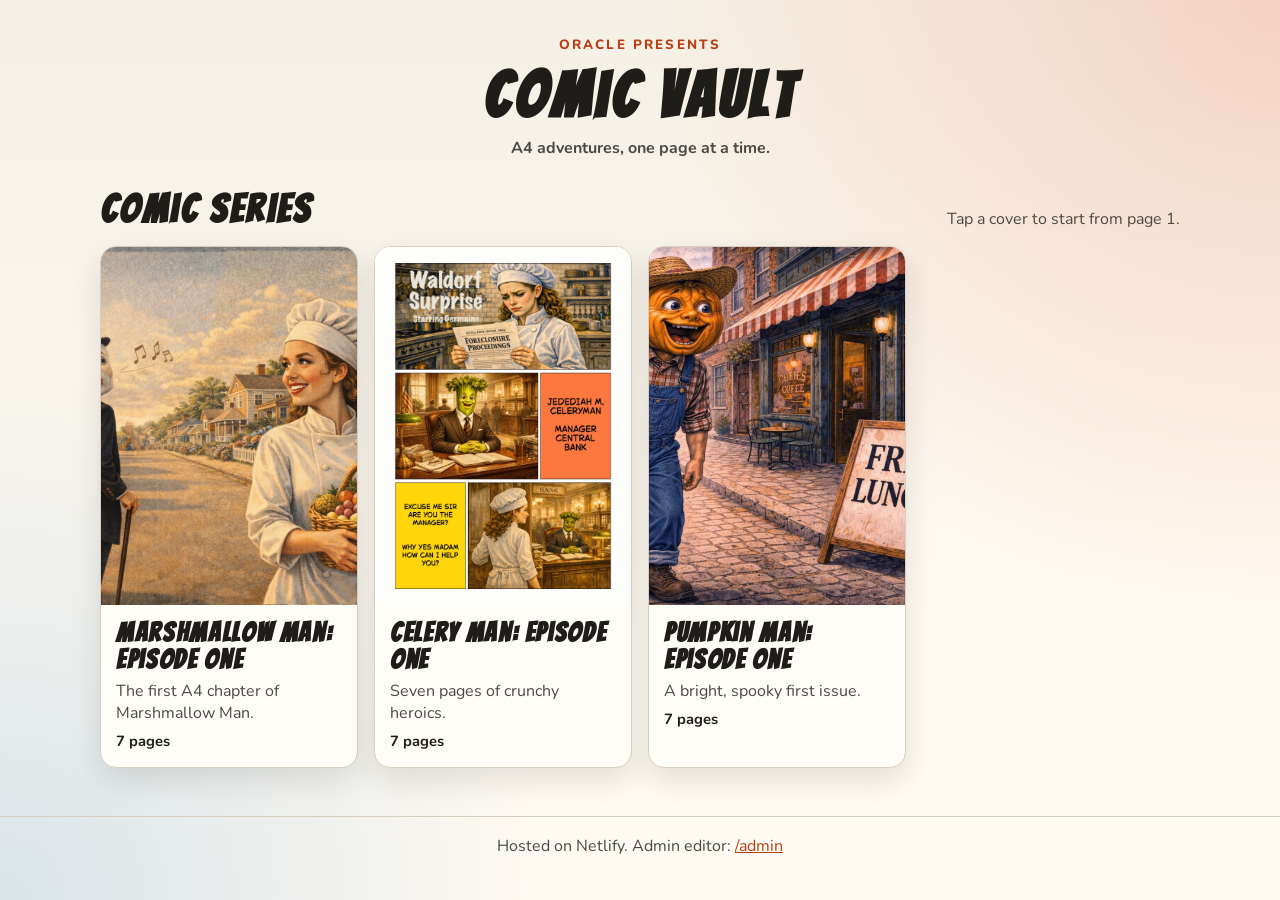
==== index.html @ ad1ac0ef "Add image prune workflow and Netlify deployment checklist" ====
<!doctype html>
<html lang="en">
  <head>
    <meta charset="UTF-8" />
    <meta name="viewport" content="width=device-width, initial-scale=1" />
    <title>Oracle Comics Library</title>
    <meta name="description" content="Browse and read Oracle comic series online." />
    <meta property="og:title" content="Oracle Comics Library" />
    <meta property="og:description" content="A4 comic strips with an easy online reader." />
    <meta property="og:type" content="website" />
    <meta property="og:image" content="/uploads/marshmallow-man/cover.opt.jpg" />
    <meta name="twitter:card" content="summary_large_image" />
    <link rel="preconnect" href="https://fonts.googleapis.com" />
    <link rel="preconnect" href="https://fonts.gstatic.com" crossorigin />
    <link href="https://fonts.googleapis.com/css2?family=Bangers&family=Nunito:wght@400;600;700;800&display=swap" rel="stylesheet" />
    <link rel="stylesheet" href="/styles.css" />
  </head>
  <body class="home-page">
    <header class="site-header">
      <p class="eyebrow">Oracle Presents</p>
      <h1>Comic Vault</h1>
      <p class="subtitle">A4 adventures, one page at a time.</p>
    </header>

    <main class="content-wrap">
      <section class="continue-panel" id="continue-panel" hidden>
        <h2>Continue Reading</h2>
        <a class="continue-link" id="continue-link" href="#"></a>
      </section>

      <section>
        <div class="section-heading-row">
          <h2>Comic Series</h2>
          <p class="hint">Tap a cover to start from page 1.</p>
        </div>
        <div class="comic-grid" id="comic-grid" aria-live="polite"></div>
      </section>
    </main>

    <footer class="site-footer">
      <p>Hosted on Netlify. Admin editor: <a href="/admin/">/admin</a></p>
    </footer>

    <script type="module" src="/js/app.js"></script>
  </body>
</html>
---- styles.css ----
:root {
  --bg: #f5f0e6;
  --bg-accent: #dce7f2;
  --ink: #1f1d1a;
  --ink-soft: #4a4947;
  --card: #fffdf8;
  --line: #d8cec0;
  --brand: #eb5e28;
  --brand-dark: #b63f16;
  --brand-soft: #ffd9c9;
  --shadow: 0 12px 30px rgba(31, 29, 26, 0.12);
}

* {
  box-sizing: border-box;
}

html,
body {
  margin: 0;
  padding: 0;
}

body {
  min-height: 100vh;
  color: var(--ink);
  font-family: "Nunito", "Trebuchet MS", sans-serif;
  background:
    radial-gradient(circle at top right, rgba(235, 94, 40, 0.2), transparent 40%),
    radial-gradient(circle at bottom left, rgba(83, 146, 198, 0.22), transparent 35%),
    linear-gradient(180deg, var(--bg), #fffaf2 70%);
}

h1,
h2,
h3 {
  margin: 0;
  font-family: "Bangers", Impact, sans-serif;
  letter-spacing: 0.06em;
}

p {
  margin: 0;
}

a {
  color: var(--brand-dark);
}

button,
select {
  font: inherit;
}

button {
  border: 1px solid var(--line);
  border-radius: 999px;
  padding: 0.5rem 1rem;
  background: #fff;
  color: var(--ink);
  cursor: pointer;
  transition: transform 140ms ease, border-color 140ms ease;
}

button:hover,
button:focus-visible {
  border-color: var(--brand);
  transform: translateY(-1px);
}

button:disabled {
  opacity: 0.45;
  cursor: not-allowed;
  transform: none;
}

button:focus-visible,
a:focus-visible,
select:focus-visible {
  outline: 3px solid rgba(235, 94, 40, 0.4);
  outline-offset: 3px;
}

.site-header,
.reader-header {
  padding: 2.2rem 1.25rem 1rem;
  text-align: center;
}

.site-header h1,
.reader-header h1 {
  font-size: clamp(2.2rem, 4vw + 1rem, 4rem);
}

.subtitle {
  margin-top: 0.45rem;
  color: var(--ink-soft);
  font-weight: 700;
}

.eyebrow {
  text-transform: uppercase;
  letter-spacing: 0.16em;
  font-weight: 800;
  color: var(--brand-dark);
  margin-bottom: 0.4rem;
  font-size: 0.84rem;
}

.content-wrap {
  max-width: 1120px;
  margin: 0 auto;
  padding: 0 1.25rem 3rem;
}

.section-heading-row {
  display: flex;
  align-items: flex-end;
  justify-content: space-between;
  gap: 1rem;
  margin: 0.8rem 0 1rem;
}

.section-heading-row h2 {
  font-size: clamp(1.6rem, 2.3vw + 0.8rem, 2.5rem);
}

.hint {
  color: var(--ink-soft);
}

.continue-panel {
  margin: 0 0 1.6rem;
  padding: 1rem 1.1rem;
  border: 1px solid var(--line);
  border-radius: 14px;
  background: linear-gradient(110deg, var(--brand-soft), #fff8f4 66%);
}

.continue-panel h2 {
  font-size: 1.6rem;
  margin-bottom: 0.45rem;
}

.continue-link {
  font-weight: 800;
  text-decoration-thickness: 2px;
}

.comic-grid {
  display: grid;
  gap: 1rem;
  grid-template-columns: repeat(auto-fill, minmax(240px, 1fr));
}

.comic-card {
  position: relative;
  display: flex;
  flex-direction: column;
  border: 1px solid var(--line);
  border-radius: 16px;
  overflow: hidden;
  text-decoration: none;
  color: inherit;
  background: var(--card);
  box-shadow: var(--shadow);
  transition: transform 170ms ease, box-shadow 170ms ease;
  animation: card-rise 420ms ease both;
}

.comic-card:hover,
.comic-card:focus-visible {
  transform: translateY(-4px);
  box-shadow: 0 20px 30px rgba(31, 29, 26, 0.18);
}

.comic-cover {
  width: 100%;
  aspect-ratio: 1 / 1.4;
  object-fit: cover;
  background: #ece4d8;
}

.comic-meta {
  padding: 0.85rem 0.95rem 1rem;
  display: grid;
  gap: 0.45rem;
}

.comic-meta h3 {
  font-size: 1.7rem;
  line-height: 1;
}

.comic-meta p {
  color: var(--ink-soft);
}

.meta-row {
  display: flex;
  align-items: center;
  justify-content: space-between;
  gap: 0.6rem;
  font-weight: 700;
  font-size: 0.92rem;
}

.continue-chip {
  border: 1px solid rgba(182, 63, 22, 0.2);
  background: #fff4ef;
  color: var(--brand-dark);
  padding: 0.25rem 0.55rem;
  border-radius: 999px;
}

.site-footer {
  border-top: 1px solid var(--line);
  padding: 1.1rem 1.25rem 2rem;
  text-align: center;
  color: var(--ink-soft);
}

.reader-page {
  display: flex;
  flex-direction: column;
}

.reader-header {
  padding-bottom: 0.75rem;
}

.back-link {
  display: inline-block;
  margin-bottom: 0.8rem;
  font-weight: 800;
}

.reader-wrap {
  width: min(1200px, 100%);
  margin: 0 auto;
  padding: 0 1rem 2rem;
}

.toolbar {
  position: sticky;
  top: 0;
  z-index: 20;
  margin-bottom: 0.8rem;
  border: 1px solid var(--line);
  border-radius: 14px;
  background: rgba(255, 251, 244, 0.94);
  backdrop-filter: blur(6px);
  box-shadow: var(--shadow);
  padding: 0.7rem;
  display: flex;
  flex-wrap: wrap;
  justify-content: space-between;
  gap: 0.6rem;
}

.controls-group {
  display: flex;
  align-items: center;
  gap: 0.45rem;
  font-weight: 700;
}

#page-indicator {
  min-width: 7.8rem;
  text-align: center;
}

#page-jump {
  border: 1px solid var(--line);
  border-radius: 10px;
  padding: 0.35rem 0.45rem;
  background: #fff;
}

.zoom-label {
  min-width: 3.5rem;
  text-align: center;
}

.reader-stage {
  border: 1px solid var(--line);
  border-radius: 14px;
  background: #ffffff;
  min-height: 360px;
  overflow: auto;
  display: flex;
  align-items: flex-start;
  justify-content: center;
  padding: 0.65rem;
  box-shadow: var(--shadow);
  touch-action: pan-x pan-y;
}

#page-image {
  width: 100%;
  max-width: 880px;
  height: auto;
  user-select: none;
}

.reader-help {
  text-align: center;
  margin-top: 0.7rem;
  font-size: 0.93rem;
  color: var(--ink-soft);
}

.error-box {
  width: min(720px, 100%);
  margin: 1.5rem auto;
  border: 1px solid #d6a189;
  background: #fff2eb;
  border-radius: 14px;
  padding: 1rem;
}

@media (max-width: 720px) {
  .toolbar {
    position: static;
  }

  .controls-group {
    width: 100%;
    justify-content: center;
    flex-wrap: wrap;
  }

  .section-heading-row {
    flex-direction: column;
    align-items: flex-start;
  }
}

@keyframes card-rise {
  from {
    opacity: 0;
    transform: translateY(8px);
  }

  to {
    opacity: 1;
    transform: translateY(0);
  }
}
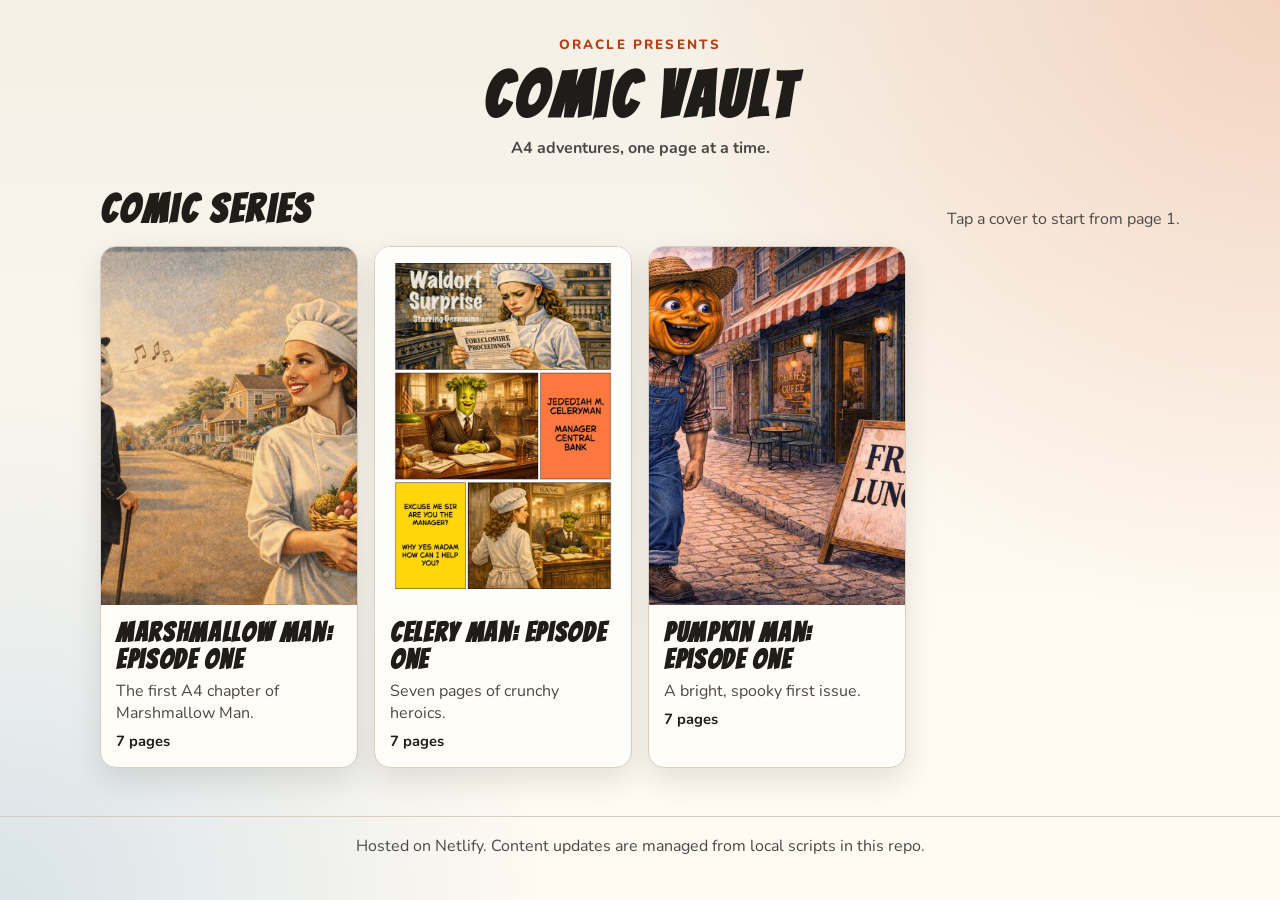
==== commit 850fec50: "Add local comic admin CLI workflow to replace browser auth dependency" ====
--- a/index.html
+++ b/index.html
@@ -38,7 +38,7 @@
     </main>
 
     <footer class="site-footer">
-      <p>Hosted on Netlify. Admin editor: <a href="/admin/">/admin</a></p>
+      <p>Hosted on Netlify. Content updates are managed from local scripts in this repo.</p>
     </footer>
 
     <script type="module" src="/js/app.js"></script>
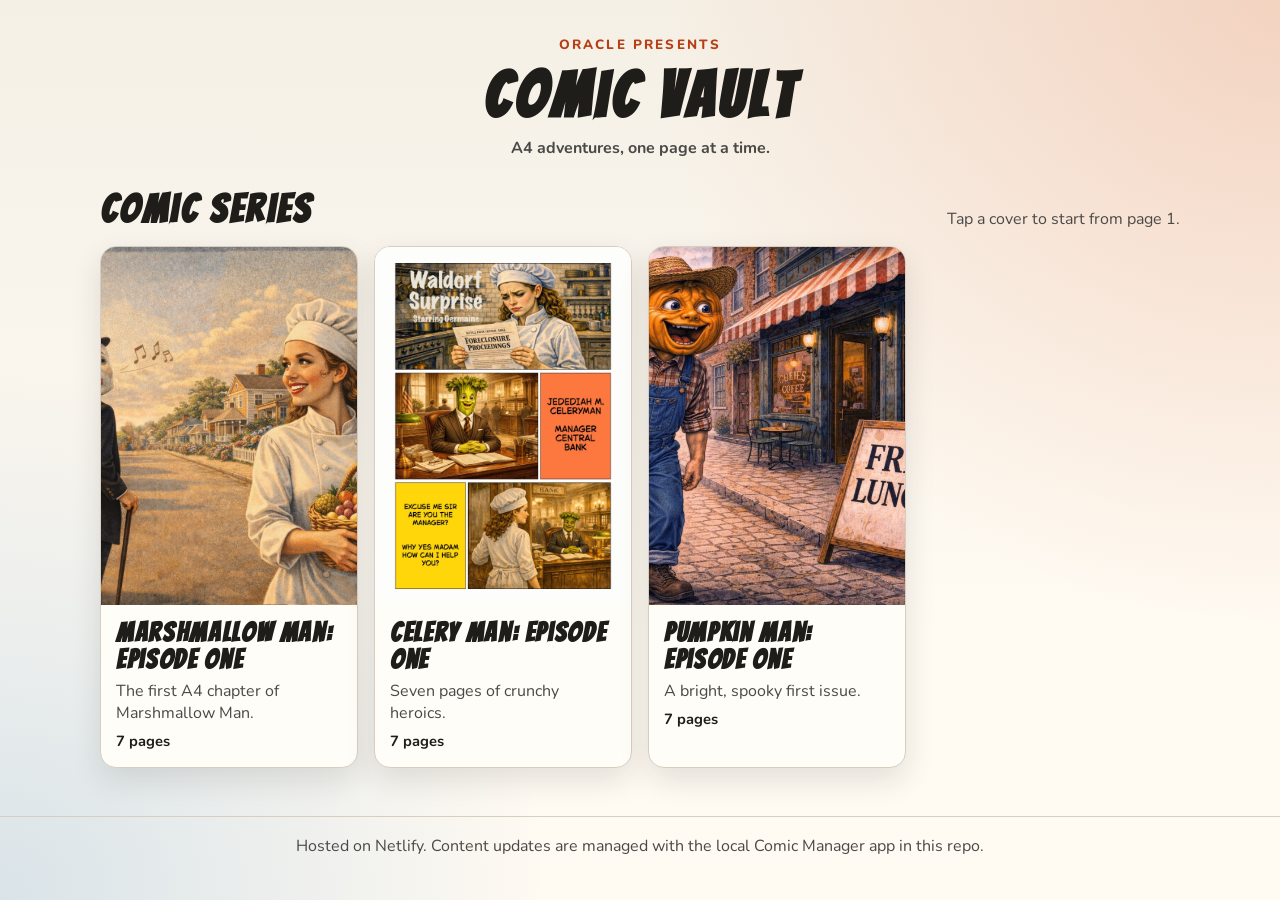
==== commit c93c3091: "Add local desktop Comic Manager app for no-terminal add/delete workflow" ====
--- a/index.html
+++ b/index.html
@@ -38,7 +38,7 @@
     </main>
 
     <footer class="site-footer">
-      <p>Hosted on Netlify. Content updates are managed from local scripts in this repo.</p>
+      <p>Hosted on Netlify. Content updates are managed with the local Comic Manager app in this repo.</p>
     </footer>
 
     <script type="module" src="/js/app.js"></script>
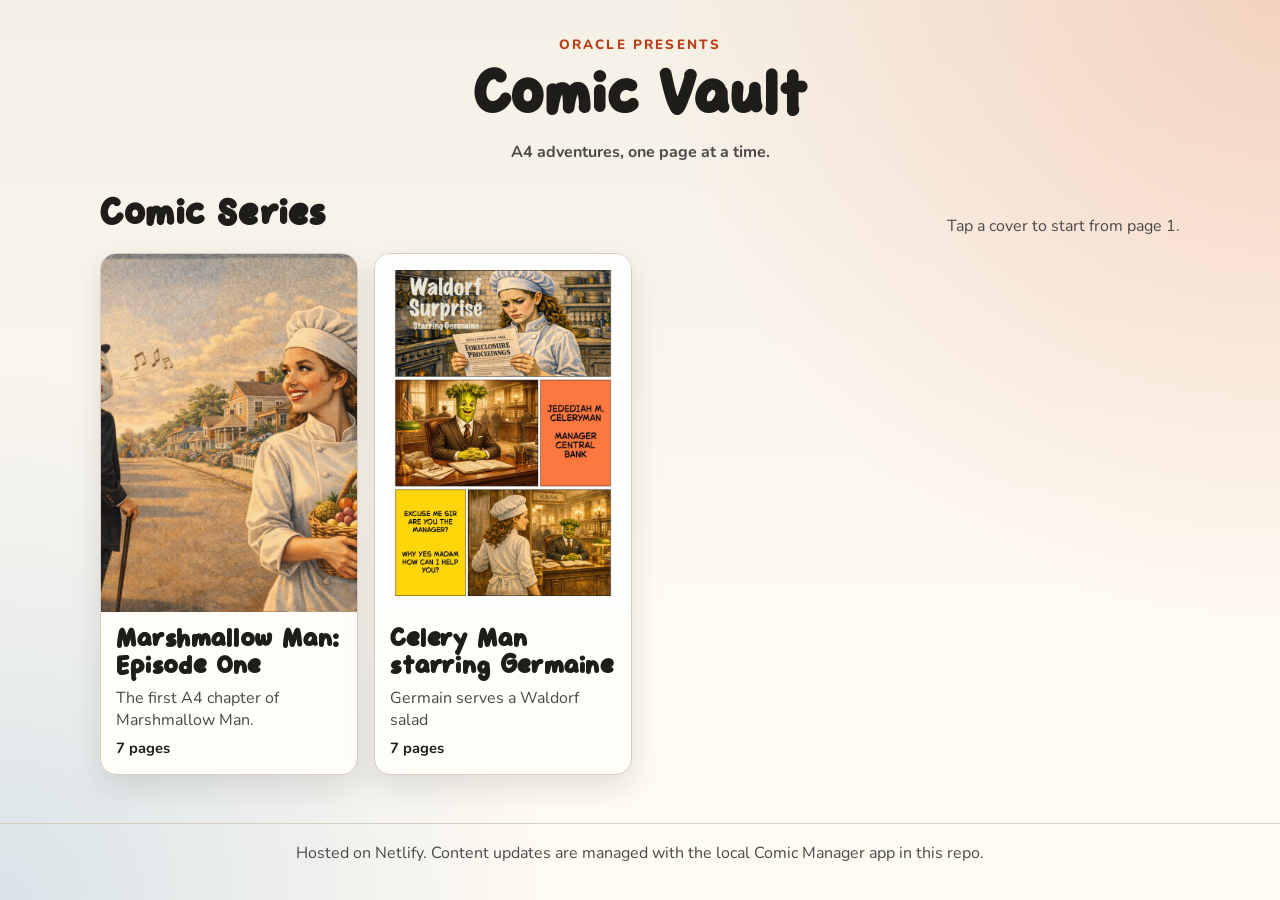
==== commit c94f1661: "Refine comic manager and reader UI" ====
--- a/index.html
+++ b/index.html
@@ -10,9 +10,10 @@
     <meta property="og:type" content="website" />
     <meta property="og:image" content="/uploads/marshmallow-man/cover.opt.jpg" />
     <meta name="twitter:card" content="summary_large_image" />
+    <link rel="preload" href="/assets/fonts/MochibopBold-Demo.ttf" as="font" type="font/ttf" crossorigin />
     <link rel="preconnect" href="https://fonts.googleapis.com" />
     <link rel="preconnect" href="https://fonts.gstatic.com" crossorigin />
-    <link href="https://fonts.googleapis.com/css2?family=Bangers&family=Nunito:wght@400;600;700;800&display=swap" rel="stylesheet" />
+    <link href="https://fonts.googleapis.com/css2?family=Nunito:wght@400;600;700;800&display=swap" rel="stylesheet" />
     <link rel="stylesheet" href="/styles.css" />
   </head>
   <body class="home-page">
--- a/styles.css
+++ b/styles.css
@@ -1,3 +1,9 @@
+@font-face {
+  font-family: "MochibopBold";
+  src: url("/assets/fonts/MochibopBold-Demo.ttf") format("truetype");
+  font-display: swap;
+}
+
 :root {
   --bg: #f5f0e6;
   --bg-accent: #dce7f2;
@@ -35,8 +41,15 @@
 h2,
 h3 {
   margin: 0;
-  font-family: "Bangers", Impact, sans-serif;
-  letter-spacing: 0.06em;
+}
+
+.site-header h1,
+.reader-header h1,
+.comic-meta h3,
+.section-heading-row h2,
+.continue-panel h2 {
+  font-family: "MochibopBold", "Bangers", Impact, sans-serif;
+  letter-spacing: 0.03em;
 }
 
 p {
@@ -81,8 +94,7 @@
   outline-offset: 3px;
 }
 
-.site-header,
-.reader-header {
+.site-header {
   padding: 2.2rem 1.25rem 1rem;
   text-align: center;
 }
@@ -223,90 +235,118 @@
 .reader-page {
   display: flex;
   flex-direction: column;
+  min-height: 100vh;
 }
 
 .reader-header {
-  padding-bottom: 0.75rem;
+  width: min(1420px, 100%);
+  margin: 0 auto;
+  padding: 0.8rem 0.95rem 0.45rem;
+  text-align: left;
 }
 
 .back-link {
   display: inline-block;
-  margin-bottom: 0.8rem;
+  margin-bottom: 0.3rem;
   font-weight: 800;
 }
 
 .reader-wrap {
-  width: min(1200px, 100%);
+  width: min(1420px, 100%);
   margin: 0 auto;
-  padding: 0 1rem 2rem;
+  padding: 0 0.9rem 0.9rem;
+  display: flex;
+  flex-direction: column;
+  flex: 1;
+  min-height: 0;
 }
 
 .toolbar {
   position: sticky;
-  top: 0;
+  top: 0.25rem;
   z-index: 20;
-  margin-bottom: 0.8rem;
-  border: 1px solid var(--line);
-  border-radius: 14px;
+  margin-bottom: 0.5rem;
+  border: 1px solid var(--line);
+  border-radius: 12px;
   background: rgba(255, 251, 244, 0.94);
   backdrop-filter: blur(6px);
   box-shadow: var(--shadow);
-  padding: 0.7rem;
-  display: flex;
-  flex-wrap: wrap;
-  justify-content: space-between;
-  gap: 0.6rem;
-}
-
-.controls-group {
+  padding: 0.45rem 0.55rem;
   display: flex;
   align-items: center;
-  gap: 0.45rem;
+  flex-wrap: nowrap;
+  gap: 0.42rem;
+  overflow-x: auto;
+  white-space: nowrap;
   font-weight: 700;
 }
 
 #page-indicator {
-  min-width: 7.8rem;
-  text-align: center;
+  min-width: 7.2rem;
+  text-align: center;
+  font-size: 0.9rem;
 }
 
 #page-jump {
   border: 1px solid var(--line);
-  border-radius: 10px;
-  padding: 0.35rem 0.45rem;
+  border-radius: 9px;
+  padding: 0.28rem 0.4rem;
   background: #fff;
+  min-width: 5.8rem;
+  height: 2rem;
 }
 
 .zoom-label {
-  min-width: 3.5rem;
-  text-align: center;
+  min-width: 3rem;
+  text-align: center;
+  font-size: 0.86rem;
+  color: var(--ink-soft);
+}
+
+.toolbar label {
+  font-size: 0.83rem;
+  color: var(--ink-soft);
+}
+
+.toolbar button {
+  padding: 0.36rem 0.78rem;
+  border-radius: 999px;
+  font-weight: 800;
+}
+
+#zoom-out,
+#zoom-in {
+  min-width: 2rem;
+  padding-left: 0;
+  padding-right: 0;
 }
 
 .reader-stage {
   border: 1px solid var(--line);
   border-radius: 14px;
   background: #ffffff;
-  min-height: 360px;
+  min-height: 320px;
   overflow: auto;
   display: flex;
   align-items: flex-start;
   justify-content: center;
-  padding: 0.65rem;
+  padding: 0.35rem;
+  flex: 1;
   box-shadow: var(--shadow);
   touch-action: pan-x pan-y;
 }
 
 #page-image {
   width: 100%;
-  max-width: 880px;
+  max-width: 1200px;
   height: auto;
   user-select: none;
 }
 
 .reader-help {
   text-align: center;
-  margin-top: 0.7rem;
-  font-size: 0.93rem;
+  margin-top: 0.45rem;
+  font-size: 0.86rem;
   color: var(--ink-soft);
 }
 
@@ -322,12 +362,18 @@
 @media (max-width: 720px) {
   .toolbar {
     position: static;
-  }
-
-  .controls-group {
-    width: 100%;
+    flex-wrap: wrap;
+    white-space: normal;
+    overflow: visible;
     justify-content: center;
-    flex-wrap: wrap;
+  }
+
+  .reader-wrap {
+    padding: 0 0.7rem 1rem;
+  }
+
+  .reader-stage {
+    min-height: 300px;
   }
 
   .section-heading-row {
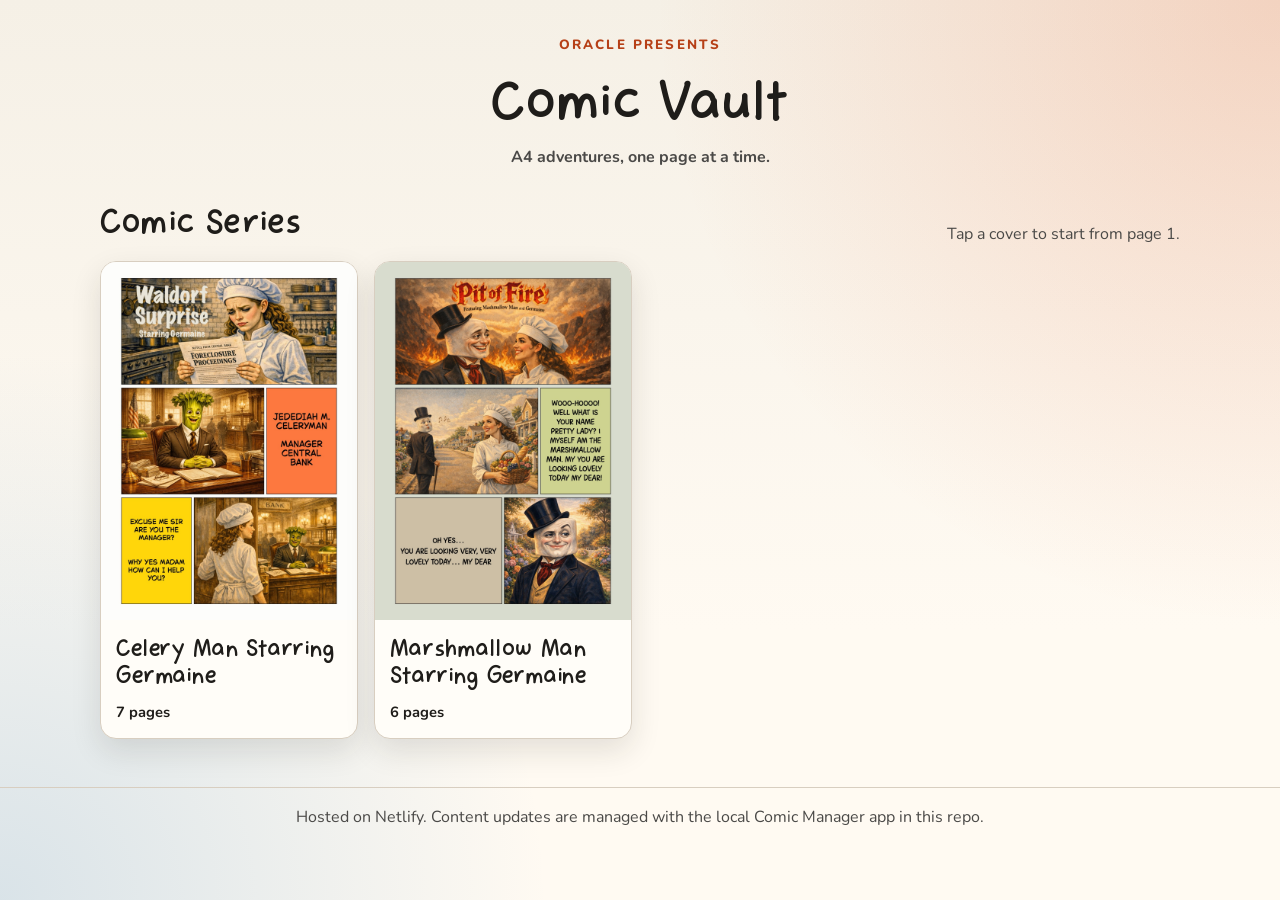
==== commit f083ab46: "Refine comic reader layout and zoom" ====
--- a/index.html
+++ b/index.html
@@ -10,7 +10,7 @@
     <meta property="og:type" content="website" />
     <meta property="og:image" content="/uploads/marshmallow-man/cover.opt.jpg" />
     <meta name="twitter:card" content="summary_large_image" />
-    <link rel="preload" href="/assets/fonts/MochibopBold-Demo.ttf" as="font" type="font/ttf" crossorigin />
+    <link rel="preload" href="/assets/fonts/Mochibop-Demo.ttf" as="font" type="font/ttf" crossorigin />
     <link rel="preconnect" href="https://fonts.googleapis.com" />
     <link rel="preconnect" href="https://fonts.gstatic.com" crossorigin />
     <link href="https://fonts.googleapis.com/css2?family=Nunito:wght@400;600;700;800&display=swap" rel="stylesheet" />
--- a/styles.css
+++ b/styles.css
@@ -1,6 +1,6 @@
 @font-face {
-  font-family: "MochibopBold";
-  src: url("/assets/fonts/MochibopBold-Demo.ttf") format("truetype");
+  font-family: "Mochibop";
+  src: url("/assets/fonts/Mochibop-Demo.ttf") format("truetype");
   font-display: swap;
 }
 
@@ -48,7 +48,8 @@
 .comic-meta h3,
 .section-heading-row h2,
 .continue-panel h2 {
-  font-family: "MochibopBold", "Bangers", Impact, sans-serif;
+  font-family: "Mochibop", "Bangers", Impact, sans-serif;
+  font-weight: 400;
   letter-spacing: 0.03em;
 }
 
@@ -241,20 +242,21 @@
 .reader-header {
   width: min(1420px, 100%);
   margin: 0 auto;
-  padding: 0.8rem 0.95rem 0.45rem;
-  text-align: left;
+  padding: 0.35rem 0.95rem 0.3rem;
+  text-align: center;
 }
 
 .back-link {
   display: inline-block;
-  margin-bottom: 0.3rem;
+  margin: 0 auto;
   font-weight: 800;
+  text-align: center;
 }
 
 .reader-wrap {
   width: min(1420px, 100%);
   margin: 0 auto;
-  padding: 0 0.9rem 0.9rem;
+  padding: 0 0.9rem 0.5rem;
   display: flex;
   flex-direction: column;
   flex: 1;
@@ -265,7 +267,7 @@
   position: sticky;
   top: 0.25rem;
   z-index: 20;
-  margin-bottom: 0.5rem;
+  margin-bottom: 0.35rem;
   border: 1px solid var(--line);
   border-radius: 12px;
   background: rgba(255, 251, 244, 0.94);
@@ -325,7 +327,7 @@
   border: 1px solid var(--line);
   border-radius: 14px;
   background: #ffffff;
-  min-height: 320px;
+  min-height: 360px;
   overflow: auto;
   display: flex;
   align-items: flex-start;
@@ -348,6 +350,18 @@
   margin-top: 0.45rem;
   font-size: 0.86rem;
   color: var(--ink-soft);
+}
+
+.reader-footer {
+  width: min(1420px, 100%);
+  margin: 0 auto;
+  padding: 0 0.9rem 0.9rem;
+  text-align: center;
+}
+
+.reader-footer .back-link {
+  display: inline-block;
+  margin: 0;
 }
 
 .error-box {
@@ -376,6 +390,10 @@
     min-height: 300px;
   }
 
+  .reader-footer {
+    padding: 0 0.7rem 1rem;
+  }
+
   .section-heading-row {
     flex-direction: column;
     align-items: flex-start;
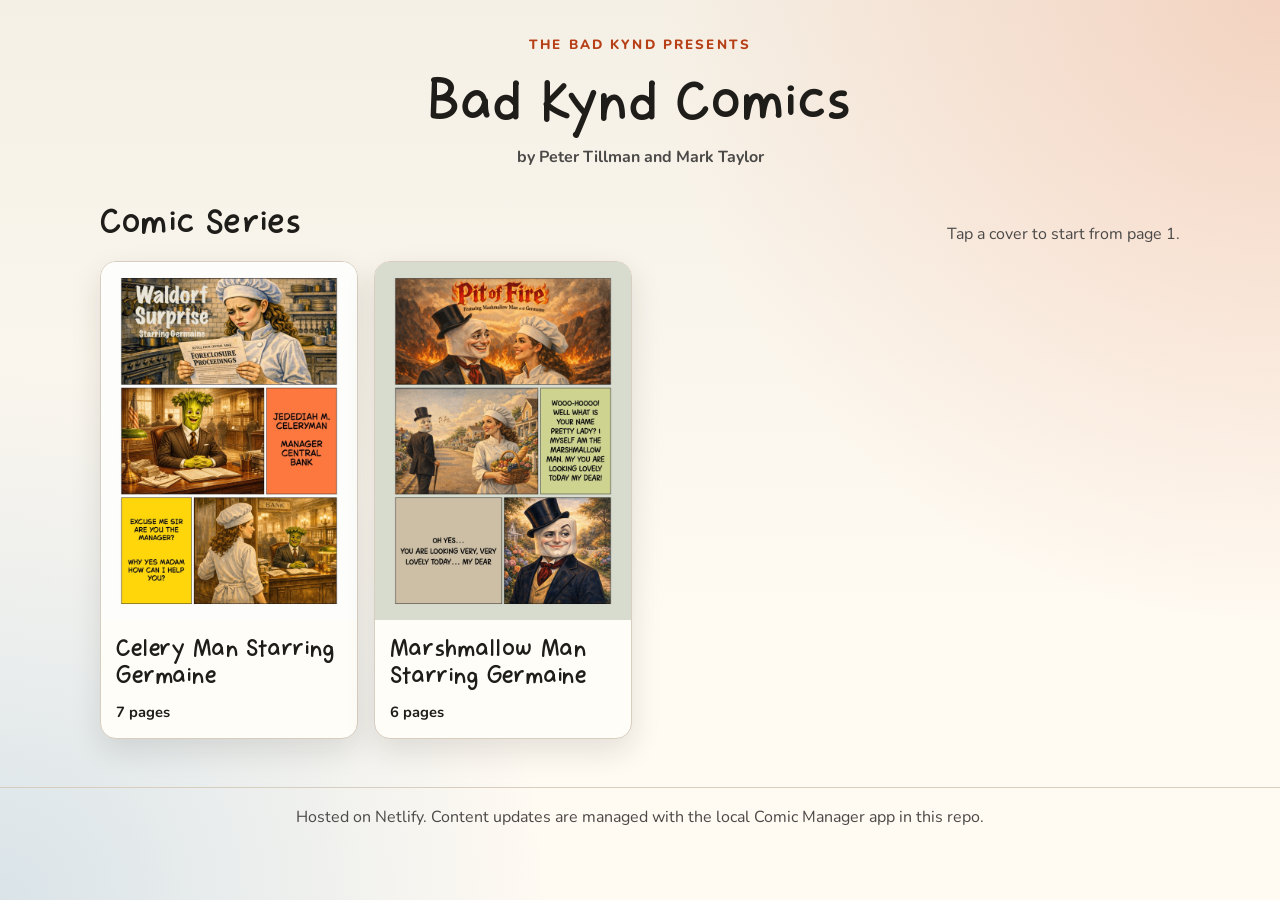
==== commit e6009205: "Add comic rename flow and update homepage copy" ====
--- a/index.html
+++ b/index.html
@@ -3,9 +3,9 @@
   <head>
     <meta charset="UTF-8" />
     <meta name="viewport" content="width=device-width, initial-scale=1" />
-    <title>Oracle Comics Library</title>
+    <title>Bad Kynd Comics</title>
     <meta name="description" content="Browse and read Oracle comic series online." />
-    <meta property="og:title" content="Oracle Comics Library" />
+    <meta property="og:title" content="Bad Kynd Comics" />
     <meta property="og:description" content="A4 comic strips with an easy online reader." />
     <meta property="og:type" content="website" />
     <meta property="og:image" content="/uploads/marshmallow-man/cover.opt.jpg" />
@@ -18,9 +18,9 @@
   </head>
   <body class="home-page">
     <header class="site-header">
-      <p class="eyebrow">Oracle Presents</p>
-      <h1>Comic Vault</h1>
-      <p class="subtitle">A4 adventures, one page at a time.</p>
+      <p class="eyebrow">The Bad Kynd Presents</p>
+      <h1>Bad Kynd Comics</h1>
+      <p class="subtitle">by Peter Tillman and Mark Taylor</p>
     </header>
 
     <main class="content-wrap">
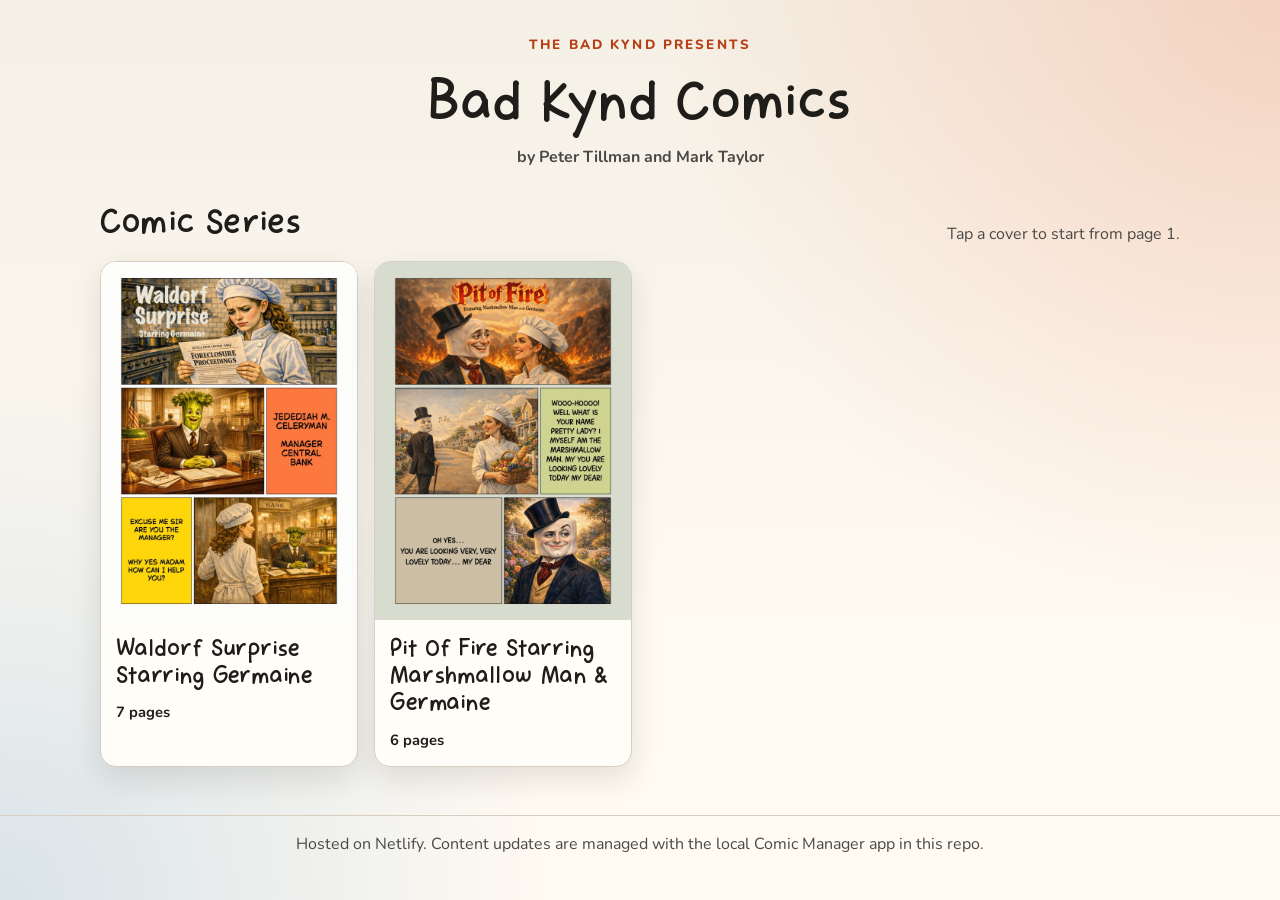
==== commit f523894b: "Force fresh mobile reader control styles" ====
--- a/index.html
+++ b/index.html
@@ -14,7 +14,7 @@
     <link rel="preconnect" href="https://fonts.googleapis.com" />
     <link rel="preconnect" href="https://fonts.gstatic.com" crossorigin />
     <link href="https://fonts.googleapis.com/css2?family=Nunito:wght@400;600;700;800&display=swap" rel="stylesheet" />
-    <link rel="stylesheet" href="/styles.css" />
+    <link rel="stylesheet" href="/styles.css?v=20260306-reader-mobile-2" />
   </head>
   <body class="home-page">
     <header class="site-header">
--- a/styles.css
+++ b/styles.css
@@ -276,11 +276,26 @@
   padding: 0.45rem 0.55rem;
   display: flex;
   align-items: center;
-  flex-wrap: nowrap;
+  justify-content: space-between;
+  flex-wrap: wrap;
+  gap: 0.5rem;
+  font-weight: 700;
+}
+
+.toolbar-group {
+  display: flex;
+  align-items: center;
   gap: 0.42rem;
-  overflow-x: auto;
-  white-space: nowrap;
-  font-weight: 700;
+  min-width: 0;
+}
+
+.toolbar-nav {
+  flex: 1 1 auto;
+}
+
+.toolbar-jump,
+.toolbar-zoom {
+  flex: 0 0 auto;
 }
 
 #page-indicator {
@@ -336,6 +351,7 @@
   flex: 1;
   box-shadow: var(--shadow);
   touch-action: pan-x pan-y;
+  overscroll-behavior: contain;
 }
 
 #page-image {
@@ -373,17 +389,96 @@
   padding: 1rem;
 }
 
-@media (max-width: 720px) {
+@media (max-width: 900px) {
   .toolbar {
     position: static;
-    flex-wrap: wrap;
-    white-space: normal;
-    overflow: visible;
+    display: grid;
+    grid-template-columns: minmax(0, 1fr) auto;
+    grid-template-areas:
+      "jump nav"
+      "zoom zoom";
+    align-items: center;
+    gap: 0.45rem 0.65rem;
+    padding: 0.42rem 0.5rem;
+  }
+
+  .reader-wrap {
+    padding: 0 0.55rem 0.75rem;
+  }
+
+  .reader-header h1 {
+    font-size: clamp(3.2rem, 10vw, 4.6rem);
+    line-height: 0.92;
+  }
+
+  .toolbar-group {
+    min-width: 0;
+    gap: 0.45rem;
+  }
+
+  .toolbar-nav {
+    grid-area: nav;
+    display: grid;
+    grid-template-columns: auto auto auto;
+    align-items: center;
+    justify-content: end;
+    gap: 0.45rem;
+  }
+
+  .toolbar-nav button {
+    width: auto;
+  }
+
+  .toolbar-jump {
+    grid-area: jump;
+    justify-content: flex-start;
+    justify-self: start;
+    flex-wrap: nowrap;
+  }
+
+  .toolbar-zoom {
+    grid-area: zoom;
+    justify-self: center;
     justify-content: center;
-  }
-
-  .reader-wrap {
-    padding: 0 0.7rem 1rem;
+    flex-wrap: nowrap;
+  }
+
+  .toolbar button {
+    min-width: 0;
+    min-height: 2.9rem;
+    min-width: 4.5rem;
+    max-width: none;
+    padding: 0.72rem 1rem;
+    font-size: 1.05rem;
+    line-height: 1.1;
+  }
+
+  .toolbar label,
+  #page-indicator,
+  .zoom-label,
+  #page-jump {
+    font-size: 1rem;
+  }
+
+  #page-jump {
+    min-width: 7.2rem;
+    max-width: none;
+    height: 2.9rem;
+    padding: 0.45rem 0.6rem;
+  }
+
+  #page-indicator {
+    min-width: 0;
+    font-size: 1rem;
+    white-space: nowrap;
+  }
+
+  .zoom-label {
+    min-width: 3.6rem;
+  }
+
+  .toolbar label {
+    white-space: nowrap;
   }
 
   .reader-stage {
@@ -391,12 +486,56 @@
   }
 
   .reader-footer {
-    padding: 0 0.7rem 1rem;
+    padding: 0 0.55rem 0.75rem;
   }
 
   .section-heading-row {
     flex-direction: column;
     align-items: flex-start;
+  }
+}
+
+@media (max-width: 640px) {
+  .toolbar {
+    gap: 0.75rem 0.9rem;
+    padding: 0.65rem 0.75rem;
+  }
+
+  .toolbar-group {
+    gap: 0.75rem;
+  }
+
+  .toolbar-nav {
+    gap: 0.75rem;
+  }
+
+  .toolbar button {
+    min-height: 4.8rem !important;
+    min-width: 7.5rem !important;
+    padding: 1.2rem 1.65rem !important;
+    font-size: 1.9rem !important;
+    line-height: 1 !important;
+  }
+
+  .toolbar label,
+  #page-indicator,
+  .zoom-label,
+  #page-jump {
+    font-size: 1.8rem !important;
+  }
+
+  #page-jump {
+    min-width: 11.8rem !important;
+    height: 4.8rem !important;
+    padding: 0.85rem 1rem !important;
+  }
+
+  #page-indicator {
+    font-size: 1.8rem !important;
+  }
+
+  .zoom-label {
+    min-width: 6rem;
   }
 }
 
